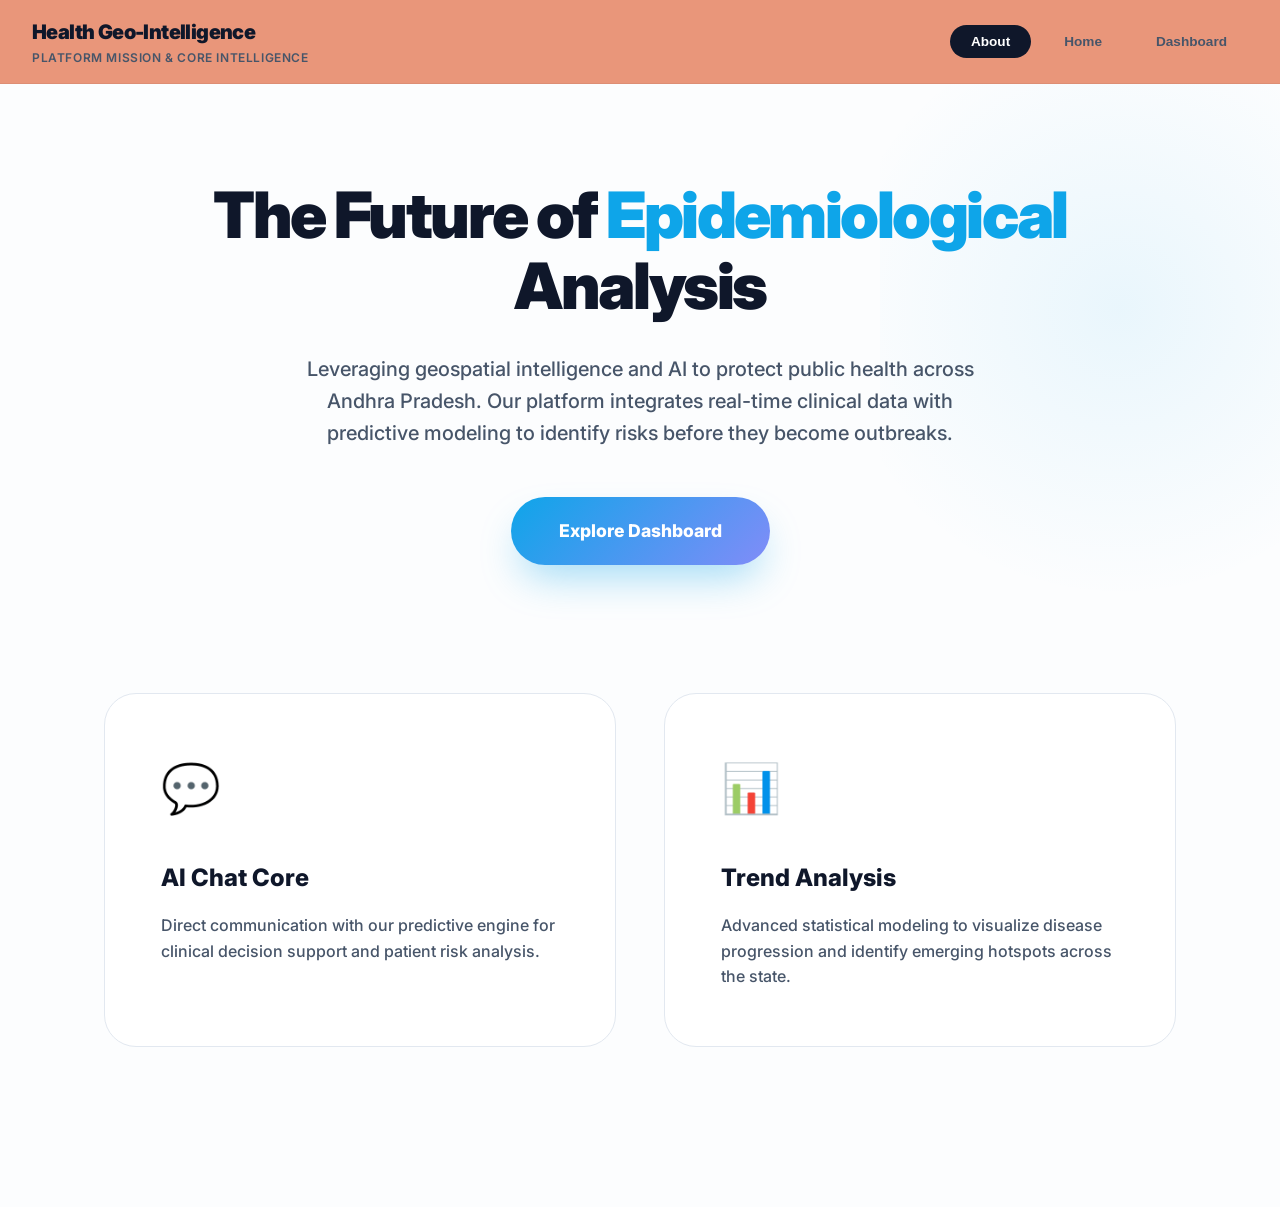
==== about.html @ 4cf740ad "Second Commit" ====
<!DOCTYPE html>
<html lang="en">
<head>
    <meta charset="UTF-8">
    <meta name="viewport" content="width=device-width, initial-scale=1.0">
    <title>Health Geo-Intelligence | About</title>
    <link rel="stylesheet" href="about.css">
    <link href="https://fonts.googleapis.com/css2?family=Inter:wght@400;500;600;700&display=swap" rel="stylesheet">
</head>
<body>
    <header>
        <div class="header-content">
            <div class="header-left">
                <h1>Health Geo-Intelligence</h1>
                <p>Platform Mission & Core Intelligence</p>
            </div>
            <nav class="header-nav">
                <button onclick="location.href='about.html'" class="nav-btn active">About</button>
                <button onclick="location.href='index.html'" class="nav-btn">Home</button>
                <button onclick="location.href='dashboard.html'" class="nav-btn">Dashboard</button>
            </nav>
        </div>
    </header>

    <main>
        <div id="about-page" class="view-section active">
            <div class="hero-section">
                <div class="hero-content">
                    <h2>The Future of <span style="color: var(--accent-color);">Epidemiological</span> Analysis</h2>
                    <p>Leveraging geospatial intelligence and AI to protect public health across Andhra Pradesh. Our platform integrates real-time clinical data with predictive modeling to identify risks before they become outbreaks.</p>
                    <a href="dashboard.html" class="explore-btn">Explore Dashboard</a>
                </div>
            </div>

            <div class="feature-grid">
                <div class="feature-card" onclick="location.href='dashboard.html#chat'" style="cursor: pointer;">
                    <div class="feat-icon">💬</div>
                    <h3>AI Chat Core</h3>
                    <p>Direct communication with our predictive engine for clinical decision support and patient risk analysis.</p>
                </div>
                <div class="feature-card" onclick="location.href='dashboard.html#trends'" style="cursor: pointer;">
                    <div class="feat-icon">📊</div>
                    <h3>Trend Analysis</h3>
                    <p>Advanced statistical modeling to visualize disease progression and identify emerging hotspots across the state.</p>
                </div>
            </div>
        </div>
    </main>
</body>
</html>
---- about.css ----
:root {
    --bg-color: #fcfdfe;
    --text-primary: #0f172a;
    --text-secondary: #475569;
    --accent-color: #0ea5e9;
    --accent-hover: #0284c7;
    --border-color: #e2e8f0;
}

* { margin: 0; padding: 0; box-sizing: border-box; }

html { scroll-behavior: smooth; }

body {
    font-family: 'Inter', -apple-system, BlinkMacSystemFont, "Segoe UI", Roboto, sans-serif;
    background-color: var(--bg-color);
    color: var(--text-primary);
    line-height: 1.6;
    overflow-x: hidden;
}

header {
    background: #e9967a;
    backdrop-filter: blur(16px);
    border-bottom: 1px solid rgba(0, 0, 0, 0.05);
    padding: 1rem 2rem;
    position: sticky;
    top: 0;
    z-index: 100;
}

.header-content {
    display: flex;
    justify-content: space-between;
    align-items: center;
    max-width: 1400px;
    margin: 0 auto;
}

.header-left h1 {
    font-size: 1.25rem;
    font-weight: 900;
    letter-spacing: -0.03em;
    color: var(--text-primary);
}

.header-left p {
    font-size: 0.75rem;
    color: var(--text-secondary);
    font-weight: 600;
    text-transform: uppercase;
    letter-spacing: 0.05em;
}

.header-nav { display: flex; gap: 0.75rem; }

.nav-btn {
    background: transparent;
    border: 1px solid transparent;
    color: var(--text-secondary);
    font-size: 0.85rem;
    font-weight: 700;
    padding: 0.5rem 1.25rem;
    border-radius: 100px;
    cursor: pointer;
    transition: all 0.3s cubic-bezier(0.4, 0, 0.2, 1);
}

.nav-btn:hover { color: var(--text-primary); background: rgba(0,0,0,0.03); }

.nav-btn.active {
    color: white;
    background: var(--text-primary);
}

#about-page {
    padding: 6rem 5% 10rem 5%;
    max-width: 1200px;
    margin: 0 auto;
    position: relative;
}

#about-page::before {
    content: '';
    position: absolute;
    top: -10%;
    right: -10%;
    width: 40%;
    height: 60%;
    background: radial-gradient(circle, rgba(14, 165, 233, 0.08), transparent 70%);
    z-index: -1;
}

.hero-section {
    text-align: center;
    margin-bottom: 8rem;
}

.hero-badge {
    background: rgba(14, 165, 233, 0.1);
    color: var(--accent-color);
    padding: 0.6rem 1.5rem;
    border-radius: 100px;
    font-size: 0.8rem;
    font-weight: 800;
    text-transform: uppercase;
    letter-spacing: 0.1em;
    display: inline-block;
    margin-bottom: 2rem;
    box-shadow: 0 4px 6px -1px rgba(14, 165, 233, 0.1);
}

h2 {
    font-size: 4rem;
    font-weight: 900;
    line-height: 1.1;
    margin-bottom: 2rem;
    letter-spacing: -0.04em;
    color: #0f172a;
}

.hero-section p {
    font-size: 1.25rem;
    color: var(--text-secondary);
    max-width: 700px;
    margin: 0 auto;
    font-weight: 500;
}

.feature-grid {
    display: grid;
    grid-template-columns: repeat(auto-fit, minmax(360px, 1fr));
    gap: 3rem;
}

.feature-card {
    background: white;
    padding: 3.5rem;
    border-radius: 32px;
    border: 1px solid var(--border-color);
    transition: all 0.4s cubic-bezier(0.16, 1, 0.3, 1);
    position: relative;
    overflow: hidden;
}

.feature-card::after {
    content: '';
    position: absolute;
    bottom: 0;
    left: 0;
    width: 100%;
    height: 4px;
    background: linear-gradient(to right, var(--accent-color), #818cf8);
    opacity: 0;
    transition: opacity 0.3s;
}

.feature-card:hover {
    transform: translateY(-10px);
    box-shadow: 0 30px 60px -12px rgba(15, 23, 42, 0.12);
    border-color: rgba(14, 165, 233, 0.2);
}

.feature-card:hover::after {
    opacity: 1;
}

.feat-icon {
    font-size: 3rem;
    margin-bottom: 2rem;
    display: block;
}

.feature-card h3 {
    font-size: 1.5rem;
    font-weight: 800;
    margin-bottom: 1rem;
    color: #0f172a;
}

.feature-card p {
    font-size: 1rem;
    color: var(--text-secondary);
    font-weight: 500;
}

.explore-btn {
    margin-top: 3rem;
    background: linear-gradient(135deg, var(--accent-color), #818cf8);
    color: white;
    border: none;
    padding: 1.25rem 3rem;
    font-size: 1.1rem;
    font-weight: 800;
    border-radius: 100px;
    cursor: pointer;
    box-shadow: 0 20px 40px -10px rgba(14, 165, 233, 0.4);
    transition: all 0.4s cubic-bezier(0.16, 1, 0.3, 1);
    display: inline-block;
    text-decoration: none;
}

.explore-btn:hover {
    transform: translateY(-5px) scale(1.02);
    box-shadow: 0 25px 50px -12px rgba(14, 165, 233, 0.6);
}

.explore-btn:active {
    transform: translateY(0) scale(0.98);
}
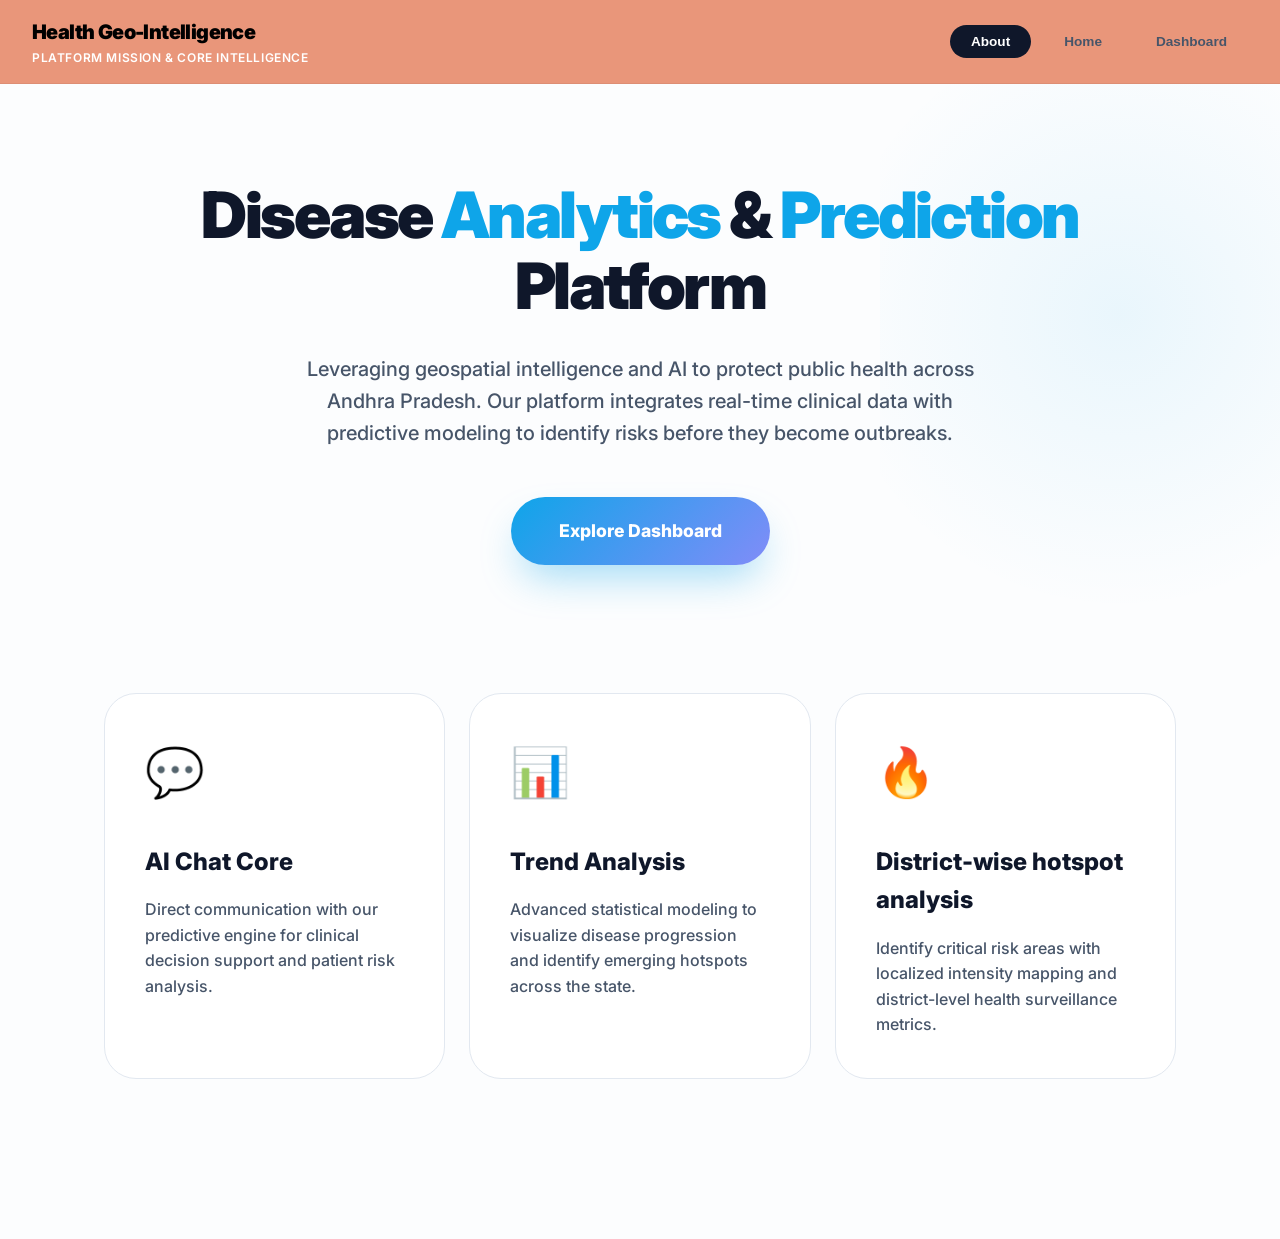
==== commit 1f82e3eb: "fourth commit" ====
--- a/about.html
+++ b/about.html
@@ -26,7 +26,7 @@
         <div id="about-page" class="view-section active">
             <div class="hero-section">
                 <div class="hero-content">
-                    <h2>The Future of <span style="color: var(--accent-color);">Epidemiological</span> Analysis</h2>
+                    <h2>Disease <span style="color: var(--accent-color);">Analytics</span> & <span style="color: var(--accent-color);">Prediction</span> Platform</h2>
                     <p>Leveraging geospatial intelligence and AI to protect public health across Andhra Pradesh. Our platform integrates real-time clinical data with predictive modeling to identify risks before they become outbreaks.</p>
                     <a href="dashboard.html" class="explore-btn">Explore Dashboard</a>
                 </div>
@@ -43,6 +43,11 @@
                     <h3>Trend Analysis</h3>
                     <p>Advanced statistical modeling to visualize disease progression and identify emerging hotspots across the state.</p>
                 </div>
+                <div class="feature-card" onclick="location.href='dashboard.html#hotspot'" style="cursor: pointer;">
+                    <div class="feat-icon">🔥</div>
+                    <h3>District-wise hotspot analysis</h3>
+                    <p>Identify critical risk areas with localized intensity mapping and district-level health surveillance metrics.</p>
+                </div>
             </div>
         </div>
     </main>
--- a/about.css
+++ b/about.css
@@ -41,12 +41,12 @@
     font-size: 1.25rem;
     font-weight: 900;
     letter-spacing: -0.03em;
-    color: var(--text-primary);
+    color: #000000;
 }
 
 .header-left p {
     font-size: 0.75rem;
-    color: var(--text-secondary);
+    color: #ffffff;
     font-weight: 600;
     text-transform: uppercase;
     letter-spacing: 0.05em;
@@ -129,18 +129,19 @@
 
 .feature-grid {
     display: grid;
-    grid-template-columns: repeat(auto-fit, minmax(360px, 1fr));
-    gap: 3rem;
+    grid-template-columns: repeat(3, 1fr);
+    gap: 1.5rem;
 }
 
 .feature-card {
     background: white;
-    padding: 3.5rem;
+    padding: 2.5rem;
     border-radius: 32px;
     border: 1px solid var(--border-color);
     transition: all 0.4s cubic-bezier(0.16, 1, 0.3, 1);
     position: relative;
     overflow: hidden;
+    height: 100%;
 }
 
 .feature-card::after {
